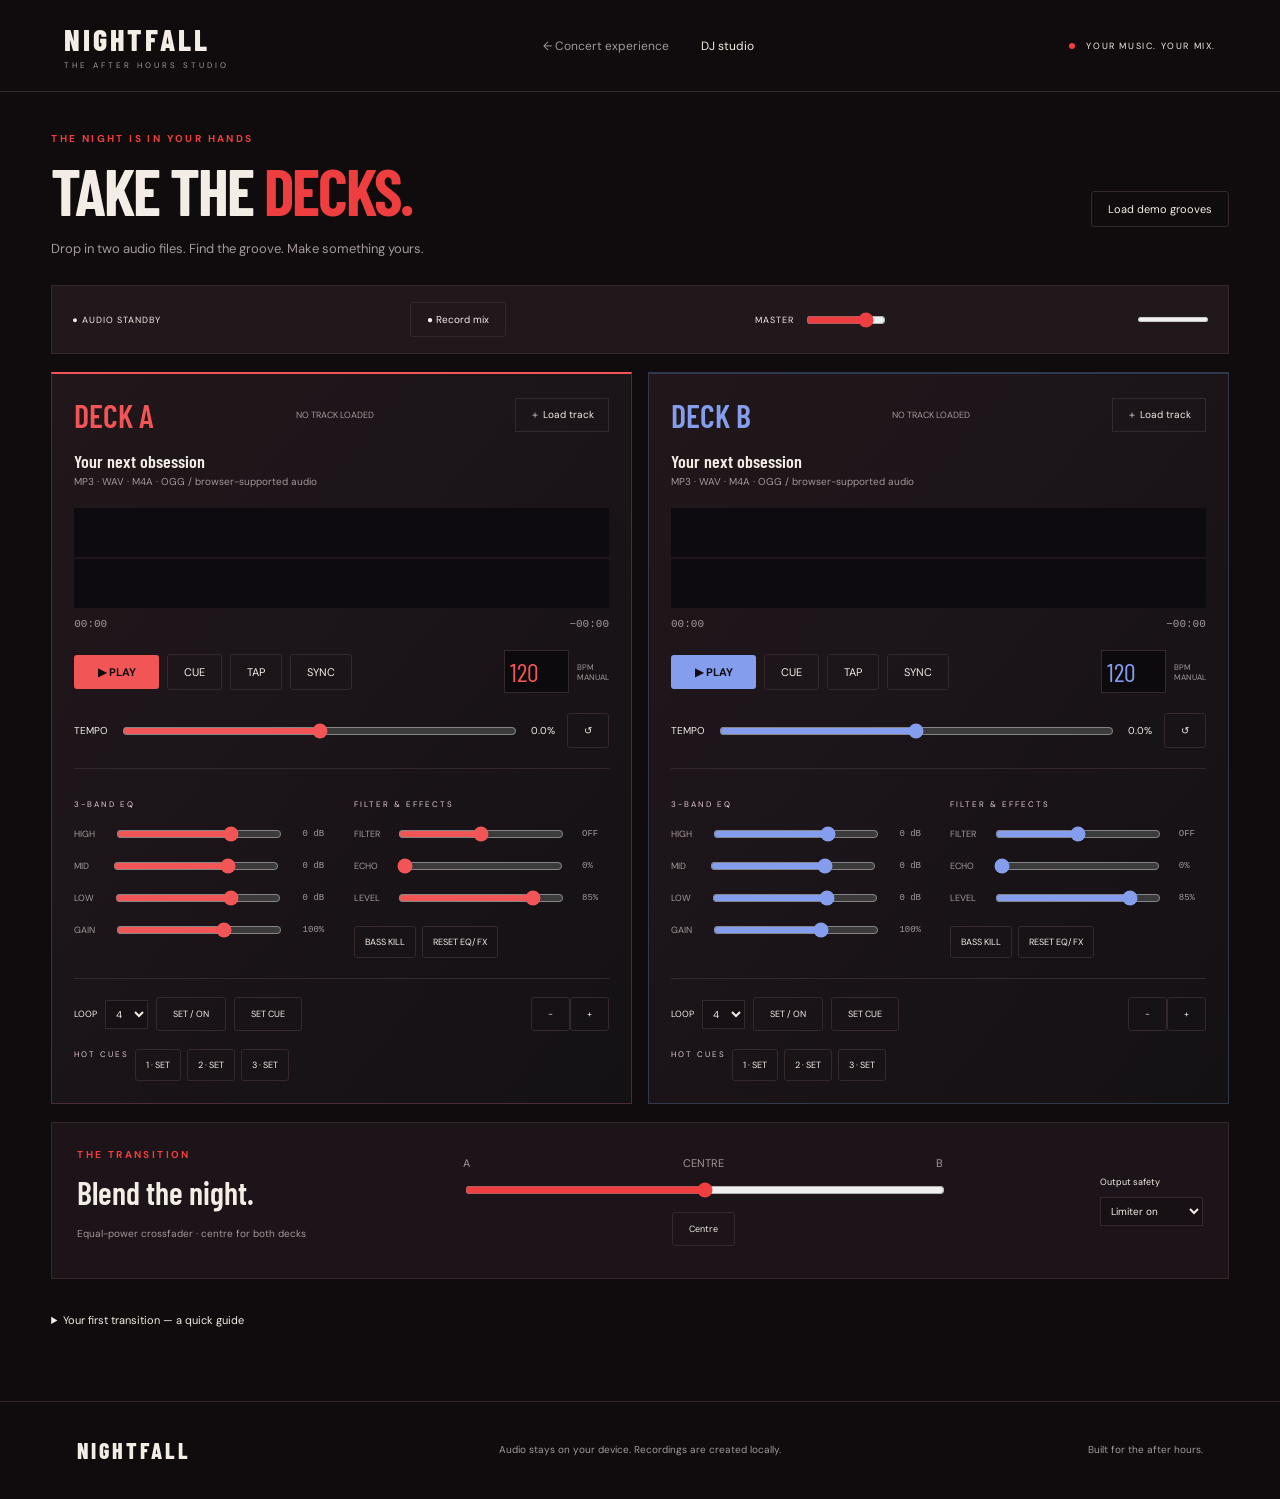
==== mixer.html @ f2410862 "Publish Nightfall concert practice and DJ studio" ====
<!doctype html><html lang="en"><head><meta charset="utf-8"><meta name="viewport" content="width=device-width,initial-scale=1"><meta name="theme-color" content="#100c0d"><title>NIGHTFALL — DJ Studio</title><link rel="stylesheet" href="style.css"><link rel="stylesheet" href="mixer.css"></head><body><header><a class="brand" href="index.html">NIGHTFALL<span>THE AFTER HOURS STUDIO</span></a><nav><a href="index.html">← Concert experience</a><a class="active" href="mixer.html">DJ studio</a></nav><span class="live"><i></i> YOUR MUSIC. YOUR MIX.</span></header><main class="mix-main"><div class="mix-title"><div><div class="eyebrow">THE NIGHT IS IN YOUR HANDS</div><h1>TAKE THE <em>DECKS.</em></h1><p>Drop in two audio files. Find the groove. Make something yours.</p></div><button id="demo">Load demo grooves</button></div><div class="masterbar"><span id="audioState">● AUDIO STANDBY</span><div><button id="record">● Record mix</button> <a id="download" hidden>Download recording ↓</a></div><label>MASTER <input id="master" type="range" min="0" max="1" value="0.8" step="0.01" aria-label="Master volume"></label><meter id="masterMeter" min="0" max="1" value="0" aria-label="Master peak"></meter></div><div class="decks" id="decks"></div><section class="cross-panel"><div><div class="eyebrow">THE TRANSITION</div><h2>Blend the night.</h2><p>Equal-power crossfader · centre for both decks</p></div><div class="cross-control"><div><span>A</span><span id="crossValue">CENTRE</span><span>B</span></div><input id="cross" type="range" min="-1" max="1" step="0.001" value="0" aria-label="Crossfader"><button id="resetCross">Centre</button></div><label>Output safety <select id="limiter"><option value="on">Limiter on</option><option value="off">Limiter bypass</option></select></label></section><details class="guide"><summary>Your first transition — a quick guide</summary><p>1. Load a file on each deck, or try the demo grooves. Files stay on your device.<br>2. Tap the beat with TAP to set each track’s BPM, then use SYNC to match tempos. Sync aligns tempo only; use the jog buttons to align the beat.<br>3. Start A with the crossfader to the left. Start B, lower its bass, then slowly move the crossfader right while swapping the bass.<br>4. Set a cue or a loop at the playhead. Record captures the master mix, including EQ and effects.</p><p>Keyboard: Space = deck A play/pause · Shift+Space = deck B · ← / → = crossfader · R = record. Tempo changes pitch; key lock, stem separation, and headphone pre-cue routing aren’t included. Loop timing follows your manually set BPM.</p></details></main><footer><a class="brand" href="index.html">NIGHTFALL</a><span>Audio stays on your device. Recordings are created locally.</span><span>Built for the after hours.</span></footer><div id="toast" class="toast" role="status"></div><script src="mixer.js"></script></body></html>
---- style.css ----
@import url('https://fonts.googleapis.com/css2?family=Barlow+Condensed:wght@500;600;700;800;900&family=DM+Sans:wght@400;500;600;700&display=swap');
:root{--bg:#100c0d;--panel:#1a1416;--line:#34282b;--muted:#a3989a;--text:#f3ede6;--red:#ee3e40}*{box-sizing:border-box}html{scroll-behavior:smooth}body{margin:0;background:var(--bg);color:var(--text);font-family:'DM Sans',sans-serif}button,input,select{font:inherit}button,a,input,select{touch-action:manipulation}button,a{ -webkit-tap-highlight-color:transparent}button{cursor:pointer}a{color:inherit;text-decoration:none}button{color:inherit;border:1px solid var(--line);background:transparent;padding:10px 16px;border-radius:3px}button:hover,a.primary:hover{background:#472125}button:focus-visible,a:focus-visible,input:focus-visible{outline:2px solid #ff9999;outline-offset:4px}header{height:92px;padding:0 5%;display:flex;align-items:center;justify-content:space-between;border-bottom:1px solid var(--line);gap:24px}.brand{font-family:'Barlow Condensed',Impact,sans-serif;font-size:30px;font-weight:800;letter-spacing:3px}.brand span{display:block;font:8px 'DM Sans',sans-serif;letter-spacing:3px;color:var(--muted);margin-top:3px}nav{display:flex;gap:32px;align-items:center;font-size:12px;color:var(--muted)}nav button{border:0;padding:0}nav .active{color:var(--text)}.live{font-size:9px;letter-spacing:1.6px}.live i{display:inline-block;width:6px;height:6px;background:var(--red);border-radius:100%;margin-right:8px}.hero{min-height:650px;height:calc(100vh - 92px);max-height:900px;position:relative;overflow:hidden}.hero-copy{position:relative;z-index:2;padding:62px 6% 100px}.eyebrow{font-size:10px;letter-spacing:2.4px;color:var(--red);font-weight:700}h1{font-family:'Barlow Condensed',Impact,sans-serif;font-size:clamp(76px,8.5vw,132px);letter-spacing:-2px;line-height:.88;margin:26px 0}h1 em{font-style:normal;color:var(--red)}p{color:var(--muted);font-size:13px;line-height:1.8}.hero-copy p{margin:26px 0}.primary{background:var(--red);color:white;padding:15px 24px;border:0;display:inline-block;font-size:12px;font-weight:700}.quiet{font-size:11px;color:#bca8a8;margin-left:22px}.hero-art{position:absolute;inset:0 0 0 32%;background:radial-gradient(ellipse at 66% 48%,#892628 0,#400d15 32%,#180b10 63%,#100c0d 78%);overflow:hidden}.hero-art:after{content:'';position:absolute;inset:0;background:linear-gradient(90deg,var(--bg),transparent 35%),linear-gradient(0deg,#100c0d,transparent 28%);pointer-events:none}.moon{position:absolute;width:360px;height:360px;border-radius:50%;border:2px solid #fa5c4c;box-shadow:0 0 45px #d52d2666,inset 0 0 70px #c6262944;left:46%;top:12%;background:repeating-linear-gradient(0deg,transparent 0 8px,#ee5a3b18 9px 10px);transform:rotate(-15deg)}.beam{position:absolute;width:50px;height:850px;top:100px;left:60%;background:linear-gradient(#ff684955,transparent);transform-origin:top;filter:blur(8px)}.b1{transform:rotate(42deg)}.b2{transform:rotate(-30deg);left:75%}.b3{transform:rotate(17deg);left:80%}.stage{position:absolute;left:52%;top:48%;font:bold 135px 'Barlow Condensed',Impact;color:#150c0f;text-shadow:0 0 10px #e74526;transform:rotate(-7deg)}.crowd{position:absolute;bottom:0;height:28%;width:110%;background:radial-gradient(ellipse at 12px 25px,#090709 10px,transparent 11px) 0 0/32px 48px,linear-gradient(transparent,#090709);transform:rotate(-3deg);filter:drop-shadow(0 -10px 20px #b8262311)}.hero-foot{position:absolute;bottom:0;width:100%;padding:24px 6%;border-top:1px solid #75433b55;display:flex;justify-content:space-between;font-size:9px;letter-spacing:2px;z-index:3}.hero-foot b{font-size:24px;color:var(--red);margin-right:8px}.tiny{margin-left:36px;color:var(--muted)}.library,.plan,.studio-promo{margin:0 6%;padding:70px 0}.section-title{display:flex;align-items:center;justify-content:space-between}h2{font-family:'Barlow Condensed',Impact,sans-serif;font-size:48px;line-height:1.05;font-weight:600;margin:15px 0}h2 span{color:var(--red);padding-left:20px}.section-title p{margin:0}.progress{border-left:1px solid var(--line);padding-left:30px}.progress strong{display:block;font-family:'Barlow Condensed',Impact;font-size:34px}.progress span{font-size:8px;letter-spacing:2px;color:var(--muted)}.toolbar{display:flex;justify-content:space-between;margin:32px 0 20px;gap:15px}.filters{display:flex;gap:8px}.filters button{font-size:11px;border:0;color:var(--muted)}.filters .selected{background:#342025;color:white}.toolbar input{background:transparent;border:1px solid var(--line);color:white;padding:10px 15px;width:240px;border-radius:3px;font-size:11px}.songs{display:grid;grid-template-columns:repeat(3,1fr);gap:10px}.song{display:flex;align-items:center;gap:15px;background:#171214;border:1px solid #2d2225;padding:16px;text-align:left;min-height:94px}.song:hover{border-color:#7f373b;background:#28181d}.song .cover{width:56px;height:56px;flex-shrink:0;display:grid;place-items:center;font:700 22px 'Barlow Condensed';color:#ffffffaa;background:linear-gradient(130deg,var(--c),#100d15);position:relative;overflow:hidden}.cover:after{content:'';position:absolute;width:40px;height:70px;border:1px solid #ffffff44;transform:rotate(25deg);border-radius:50%}.song .meta{flex:1}.song strong{font-size:12px;display:block;margin-bottom:6px}.song small{font-size:9px;color:var(--muted)}.song .tag{font-size:7px;letter-spacing:1px;color:#ed7777;display:block;margin-top:7px}.song .play{font-size:13px;color:#e96868}.plan{border-top:1px solid var(--line);display:grid;grid-template-columns:1fr 1.3fr;gap:90px}.plan p{max-width:330px}.date-label{font-size:11px;color:var(--muted);display:block;margin-top:24px}.date-label input{display:block;background:var(--panel);color:var(--text);border:1px solid var(--line);padding:10px;margin-top:8px;color-scheme:dark}.day{display:flex;gap:18px;align-items:center;border-bottom:1px solid var(--line);padding:14px 0}.day input{accent-color:var(--red);width:17px;height:17px}.day span{color:var(--red);font:22px 'Barlow Condensed';width:28px}.day strong{font-size:12px;display:block}.day small{color:var(--muted);font-size:10px;display:block;margin-top:5px}.studio-promo{border-top:1px solid var(--line);display:flex;justify-content:space-between;align-items:center}.vinyl{width:280px;height:280px;border-radius:50%;display:grid;place-items:center;background:repeating-radial-gradient(circle,#252022 0 1px,#100c0d 2px 4px);box-shadow:0 15px 60px #000}.vinyl span{width:100px;height:100px;background:var(--red);border-radius:50%;display:flex;align-items:center;justify-content:center;flex-direction:column;font:40px 'Barlow Condensed';transform:rotate(-20deg)}.vinyl small{font:6px 'DM Sans';letter-spacing:1px}footer{padding:35px 6%;border-top:1px solid var(--line);display:flex;align-items:center;justify-content:space-between;color:var(--muted);font-size:10px}footer .brand{color:var(--text);font-size:22px}dialog{background:#171013;color:var(--text);border:1px solid #693038;border-radius:5px;width:min(1100px,95vw);max-height:95vh;padding:30px}dialog::backdrop{background:#050305e8;backdrop-filter:blur(10px)}.dialog-head{display:flex;align-items:center;justify-content:space-between;margin-bottom:20px}.dialog-head h2{font-size:36px}.player-grid{display:grid;grid-template-columns:1.6fr 1fr;gap:28px}#video{aspect-ratio:16/9;background:#080608}#video iframe{width:100%;height:100%;border:0}.player-actions{display:flex;gap:8px;margin-top:16px;flex-wrap:wrap}.player-actions button{font-size:10px}h3{font-family:'Barlow Condensed';font-size:32px;margin:14px 0}.hint{font-size:10px}#youtubeLink{font-size:11px;color:#f87575}.practice hr{border:0;border-top:1px solid var(--line);margin:24px 0}.upload-label{font-size:11px;cursor:pointer;color:#f87575}#lyricDisplay{max-height:210px;overflow:auto;font-size:13px;line-height:2;white-space:pre-wrap}#lyricDisplay button{display:block;border:0;color:var(--muted);text-align:left;padding:4px}#lyricDisplay button.current{color:white;background:#5a242b}.toast{position:fixed;bottom:20px;left:50%;transform:translateX(-50%);padding:12px 20px;background:#e7d8d5;color:#211218;border-radius:4px;font-size:12px;display:none;z-index:100}.concert{background:radial-gradient(#7c162c,#0d080b);width:98vw;max-width:98vw;max-height:98vh}.concert .practice{background:#0d080baa;padding:20px}.empty{padding:30px;color:var(--muted)}
@media(max-width:800px){header{height:78px}.brand{font-size:24px}nav{gap:16px}nav button,.live{display:none}.hero{min-height:640px;height:85vh}.hero-copy{padding-top:60px}.hero-art{left:0;opacity:.7}.moon{left:50%;width:270px;height:270px}.hero-copy h1{font-size:100px}.hero-copy p{color:#d7c5c6}.quiet{display:block;margin:18px 0}.tiny{display:none}.hero-foot{font-size:8px}.songs{grid-template-columns:repeat(2,1fr)}.plan{gap:30px}.section-title h2{font-size:38px}.player-grid{grid-template-columns:1fr}.studio-promo .vinyl{width:210px;height:210px}footer{gap:20px}footer span:last-child{display:none}}
@media(max-width:520px){nav{font-size:10px;gap:14px}.brand span{font-size:6px}.hero-copy h1{font-size:91px}.songs{grid-template-columns:1fr}.toolbar{flex-direction:column}.toolbar input{width:100%}.section-title{align-items:flex-start}.section-title h2{font-size:34px}.section-title p{font-size:11px;max-width:240px}.progress{padding-left:12px}.progress strong{font-size:28px}.progress span{font-size:6px}.section-title h2 span{display:none}.plan{grid-template-columns:1fr;gap:20px}.studio-promo .vinyl{display:none}h2{font-size:42px}.library,.plan,.studio-promo{padding:45px 0}dialog{padding:20px}.hero-foot{letter-spacing:1px}footer span{font-size:9px;max-width:150px}}
@media(prefers-reduced-motion:reduce){html{scroll-behavior:auto}*{animation:none!important}}
---- mixer.css ----
.mix-main{max-width:1500px;margin:auto;padding:40px 4%}.mix-title{display:flex;align-items:center;justify-content:space-between}.mix-title h1{font-size:64px;margin:14px 0;line-height:1}.mix-title p{margin:0 0 25px}.mix-title>button{font-size:11px}.masterbar{padding:16px 20px;background:#21181c;border:1px solid var(--line);display:flex;align-items:center;justify-content:space-between;gap:14px;font-size:9px;letter-spacing:1px}.masterbar label{display:flex;align-items:center;gap:10px}.masterbar button,.masterbar a{font-size:10px}.masterbar input{width:80px}meter{width:70px;height:10px}input[type=range]{accent-color:var(--red);cursor:pointer}.decks{display:grid;grid-template-columns:1fr 1fr;gap:16px;margin:18px 0}.deck{background:linear-gradient(130deg,#21171b,#141115);border:1px solid #4b2c34;border-top:2px solid var(--accent);padding:22px;--accent:#f25555}.deck.b{--accent:#849ded;border-color:#30384e}.deck input[type=range]{accent-color:var(--accent)}.deck-head{display:flex;align-items:center;justify-content:space-between}.deck-id{font:600 32px 'Barlow Condensed';color:var(--accent)}.load{cursor:pointer;font-size:10px;border:1px solid var(--line);padding:9px 14px}.trackname{margin:18px 0 4px;font-size:18px;overflow:hidden;white-space:nowrap;text-overflow:ellipsis}.tracksub{color:var(--muted);font-size:10px}.wave{width:100%;height:100px;background:#0e0b10;margin:20px 0 5px;cursor:crosshair;touch-action:none}.time-row{display:flex;justify-content:space-between;font:11px monospace;color:var(--muted)}.transport{display:flex;gap:8px;align-items:center;margin:20px 0}.transport button{font-size:11px}.transport .playBtn{background:var(--accent);color:#100c0d;border:0;font-weight:bold;min-width:85px}.bpmbox{margin-left:auto;font:28px 'Barlow Condensed';color:var(--accent);display:flex;align-items:center;gap:8px}.bpm{width:65px;background:#0c0a0c;color:var(--accent);border:1px solid var(--line);padding:5px;font:26px 'Barlow Condensed'}.bpmbox small{font:8px 'DM Sans';color:var(--muted)}.tempo{display:flex;align-items:center;gap:12px;font-size:10px;padding-bottom:20px;border-bottom:1px solid var(--line)}.tempo input{flex:1;min-width:20px}.channel{display:grid;grid-template-columns:1fr 1fr;gap:24px;margin-top:22px}.eq label,.fx label{font-size:9px;color:var(--muted);display:flex;align-items:center;justify-content:space-between;gap:10px;margin:12px 0}.eq input,.fx input{width:65%}.control-label{font-size:8px;letter-spacing:2px;color:#e0c9d0}.eq output,.fx output{font:9px monospace;min-width:27px}.utility{display:flex;gap:6px;flex-wrap:wrap;margin-top:18px}.utility button{font-size:9px;padding:9px 10px}.utility button.on{background:var(--accent);color:#111}.loopline{display:flex;align-items:center;gap:8px;margin-top:20px;border-top:1px solid var(--line);padding-top:18px;font-size:9px}.loopline select,select{background:#171115;color:var(--text);border:1px solid var(--line);padding:6px;font-size:10px}.loopline button{font-size:9px}.jog{margin-left:auto}.cross-panel{border:1px solid var(--line);background:#1c1418;padding:25px;display:flex;align-items:center;justify-content:space-between;gap:30px}.cross-panel h2{font-size:32px}.cross-panel p{font-size:10px}.cross-control{flex:1;max-width:480px;text-align:center}.cross-control>div{display:flex;justify-content:space-between;font-size:11px;color:var(--muted);margin-bottom:10px}.cross-control input{width:100%}.cross-control button{font-size:9px;margin-top:9px}.cross-panel>label{font-size:9px;display:grid;gap:9px}.guide{margin:30px 0;color:var(--muted);font-size:11px;line-height:2}.guide summary{cursor:pointer;color:var(--text)}.recording{background:var(--red)!important}.deck .status{font-size:9px;color:var(--muted)}@media(max-width:900px){.channel{gap:12px}.transport{flex-wrap:wrap}.bpmbox{margin-left:0}.cross-panel{flex-wrap:wrap}.cross-control{min-width:200px}.masterbar{flex-wrap:wrap}.mix-title h1{font-size:50px}}@media(max-width:650px){.decks{grid-template-columns:1fr}.mix-title{align-items:flex-start;gap:10px}.mix-title h1{font-size:40px}.mix-title p{font-size:11px}.mix-title>button{font-size:9px;padding:10px;max-width:100px}.mix-main{padding:30px 4%}.deck{padding:18px}.cross-panel{padding:18px}.cross-control{width:100%;max-width:none}.masterbar{padding:12px}}
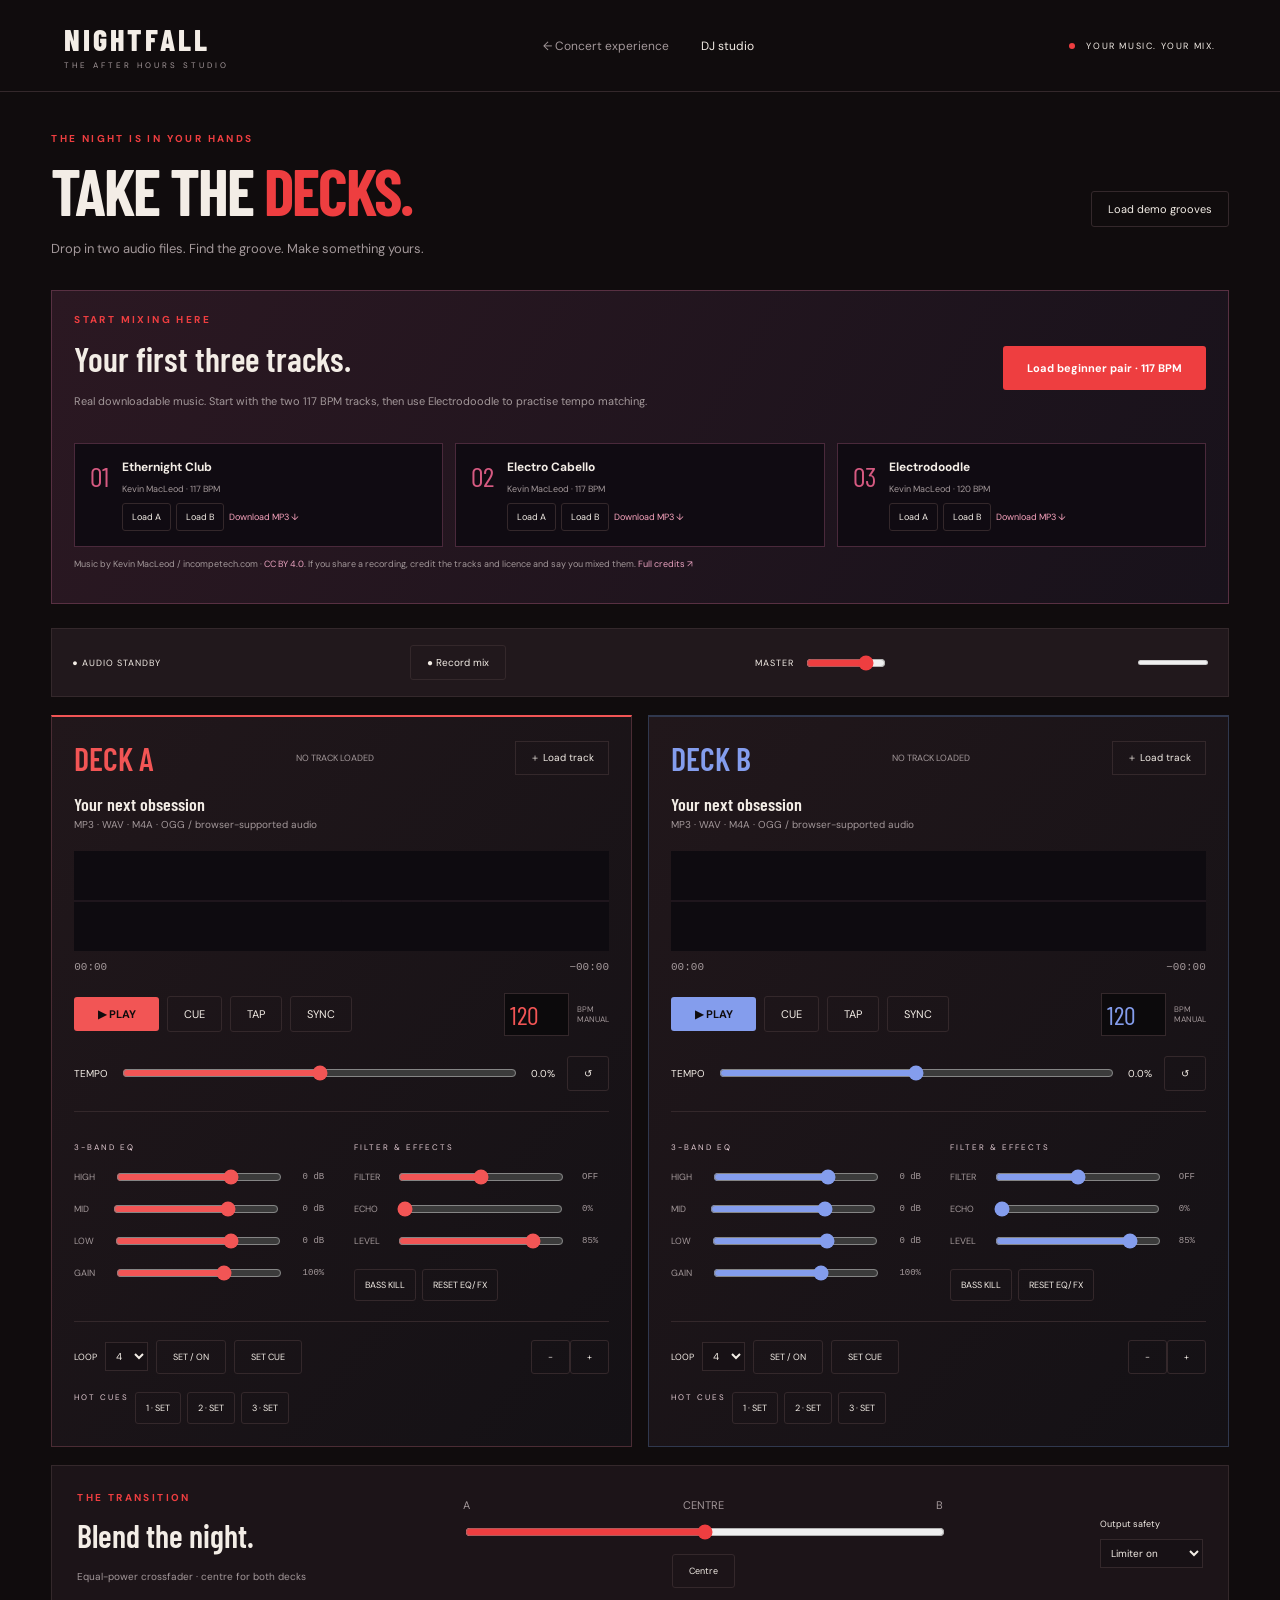
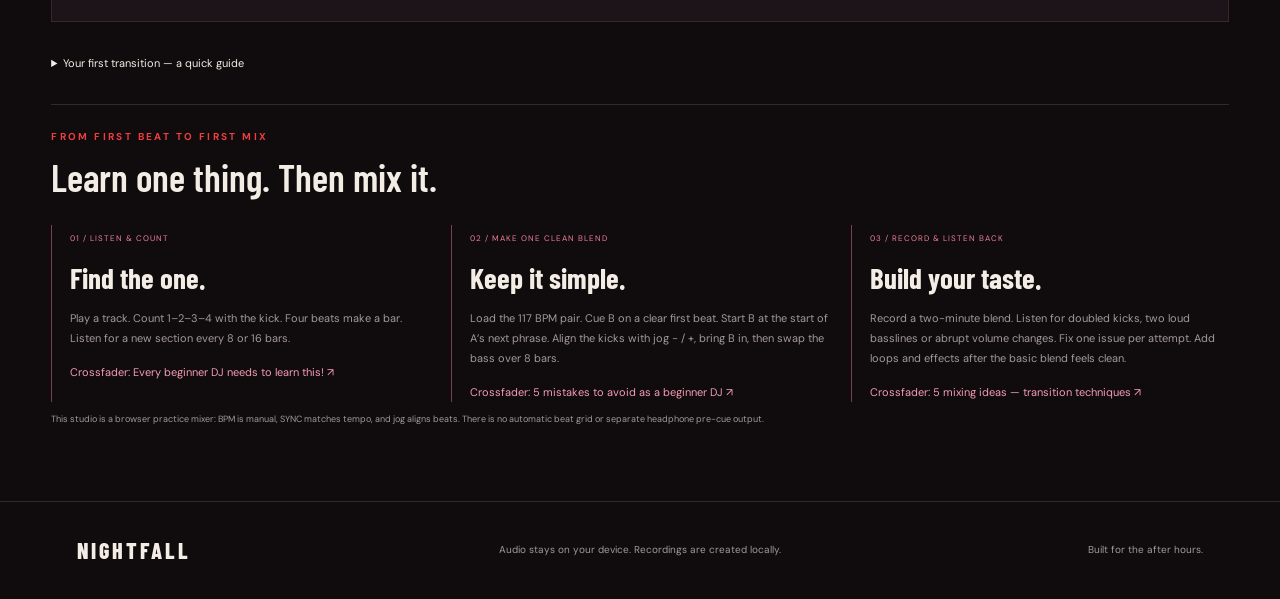
==== commit 63e4bde1: "Add DJ practice tracks and tutorials, isolate lyric timing by recording" ====
--- a/mixer.html
+++ b/mixer.html
@@ -1 +1 @@
-<!doctype html><html lang="en"><head><meta charset="utf-8"><meta name="viewport" content="width=device-width,initial-scale=1"><meta name="theme-color" content="#100c0d"><title>NIGHTFALL — DJ Studio</title><link rel="stylesheet" href="style.css"><link rel="stylesheet" href="mixer.css"></head><body><header><a class="brand" href="index.html">NIGHTFALL<span>THE AFTER HOURS STUDIO</span></a><nav><a href="index.html">← Concert experience</a><a class="active" href="mixer.html">DJ studio</a></nav><span class="live"><i></i> YOUR MUSIC. YOUR MIX.</span></header><main class="mix-main"><div class="mix-title"><div><div class="eyebrow">THE NIGHT IS IN YOUR HANDS</div><h1>TAKE THE <em>DECKS.</em></h1><p>Drop in two audio files. Find the groove. Make something yours.</p></div><button id="demo">Load demo grooves</button></div><div class="masterbar"><span id="audioState">● AUDIO STANDBY</span><div><button id="record">● Record mix</button> <a id="download" hidden>Download recording ↓</a></div><label>MASTER <input id="master" type="range" min="0" max="1" value="0.8" step="0.01" aria-label="Master volume"></label><meter id="masterMeter" min="0" max="1" value="0" aria-label="Master peak"></meter></div><div class="decks" id="decks"></div><section class="cross-panel"><div><div class="eyebrow">THE TRANSITION</div><h2>Blend the night.</h2><p>Equal-power crossfader · centre for both decks</p></div><div class="cross-control"><div><span>A</span><span id="crossValue">CENTRE</span><span>B</span></div><input id="cross" type="range" min="-1" max="1" step="0.001" value="0" aria-label="Crossfader"><button id="resetCross">Centre</button></div><label>Output safety <select id="limiter"><option value="on">Limiter on</option><option value="off">Limiter bypass</option></select></label></section><details class="guide"><summary>Your first transition — a quick guide</summary><p>1. Load a file on each deck, or try the demo grooves. Files stay on your device.<br>2. Tap the beat with TAP to set each track’s BPM, then use SYNC to match tempos. Sync aligns tempo only; use the jog buttons to align the beat.<br>3. Start A with the crossfader to the left. Start B, lower its bass, then slowly move the crossfader right while swapping the bass.<br>4. Set a cue or a loop at the playhead. Record captures the master mix, including EQ and effects.</p><p>Keyboard: Space = deck A play/pause · Shift+Space = deck B · ← / → = crossfader · R = record. Tempo changes pitch; key lock, stem separation, and headphone pre-cue routing aren’t included. Loop timing follows your manually set BPM.</p></details></main><footer><a class="brand" href="index.html">NIGHTFALL</a><span>Audio stays on your device. Recordings are created locally.</span><span>Built for the after hours.</span></footer><div id="toast" class="toast" role="status"></div><script src="mixer.js"></script></body></html>
+<!doctype html><html lang="en"><head><meta charset="utf-8"><meta name="viewport" content="width=device-width,initial-scale=1"><meta name="theme-color" content="#100c0d"><title>NIGHTFALL — DJ Studio</title><link rel="stylesheet" href="style.css"><link rel="stylesheet" href="mixer.css?v=4"></head><body><header><a class="brand" href="index.html">NIGHTFALL<span>THE AFTER HOURS STUDIO</span></a><nav><a href="index.html">← Concert experience</a><a class="active" href="mixer.html">DJ studio</a></nav><span class="live"><i></i> YOUR MUSIC. YOUR MIX.</span></header><main class="mix-main"><div class="mix-title"><div><div class="eyebrow">THE NIGHT IS IN YOUR HANDS</div><h1>TAKE THE <em>DECKS.</em></h1><p>Drop in two audio files. Find the groove. Make something yours.</p></div><button id="demo">Load demo grooves</button></div><div class="masterbar"><span id="audioState">● AUDIO STANDBY</span><div><button id="record">● Record mix</button> <a id="download" hidden>Download recording ↓</a></div><label>MASTER <input id="master" type="range" min="0" max="1" value="0.8" step="0.01" aria-label="Master volume"></label><meter id="masterMeter" min="0" max="1" value="0" aria-label="Master peak"></meter></div><div class="decks" id="decks"></div><section class="cross-panel"><div><div class="eyebrow">THE TRANSITION</div><h2>Blend the night.</h2><p>Equal-power crossfader · centre for both decks</p></div><div class="cross-control"><div><span>A</span><span id="crossValue">CENTRE</span><span>B</span></div><input id="cross" type="range" min="-1" max="1" step="0.001" value="0" aria-label="Crossfader"><button id="resetCross">Centre</button></div><label>Output safety <select id="limiter"><option value="on">Limiter on</option><option value="off">Limiter bypass</option></select></label></section><details class="guide"><summary>Your first transition — a quick guide</summary><p>1. Load a file on each deck, or try the demo grooves. Files stay on your device.<br>2. Tap the beat with TAP to set each track’s BPM, then use SYNC to match tempos. Sync aligns tempo only; use the jog buttons to align the beat.<br>3. Start A with the crossfader to the left. Start B, lower its bass, then slowly move the crossfader right while swapping the bass.<br>4. Set a cue or a loop at the playhead. Record captures the master mix, including EQ and effects.</p><p>Keyboard: Space = deck A play/pause · Shift+Space = deck B · ← / → = crossfader · R = record. Tempo changes pitch; key lock, stem separation, and headphone pre-cue routing aren’t included. Loop timing follows your manually set BPM.</p></details></main><footer><a class="brand" href="index.html">NIGHTFALL</a><span>Audio stays on your device. Recordings are created locally.</span><span>Built for the after hours.</span></footer><div id="toast" class="toast" role="status"></div><script src="mixer.js?v=4"></script><script src="practice.js?v=4"></script></body></html>
--- a/mixer.css
+++ b/mixer.css
@@ -1 +1,2 @@
 .mix-main{max-width:1500px;margin:auto;padding:40px 4%}.mix-title{display:flex;align-items:center;justify-content:space-between}.mix-title h1{font-size:64px;margin:14px 0;line-height:1}.mix-title p{margin:0 0 25px}.mix-title>button{font-size:11px}.masterbar{padding:16px 20px;background:#21181c;border:1px solid var(--line);display:flex;align-items:center;justify-content:space-between;gap:14px;font-size:9px;letter-spacing:1px}.masterbar label{display:flex;align-items:center;gap:10px}.masterbar button,.masterbar a{font-size:10px}.masterbar input{width:80px}meter{width:70px;height:10px}input[type=range]{accent-color:var(--red);cursor:pointer}.decks{display:grid;grid-template-columns:1fr 1fr;gap:16px;margin:18px 0}.deck{background:linear-gradient(130deg,#21171b,#141115);border:1px solid #4b2c34;border-top:2px solid var(--accent);padding:22px;--accent:#f25555}.deck.b{--accent:#849ded;border-color:#30384e}.deck input[type=range]{accent-color:var(--accent)}.deck-head{display:flex;align-items:center;justify-content:space-between}.deck-id{font:600 32px 'Barlow Condensed';color:var(--accent)}.load{cursor:pointer;font-size:10px;border:1px solid var(--line);padding:9px 14px}.trackname{margin:18px 0 4px;font-size:18px;overflow:hidden;white-space:nowrap;text-overflow:ellipsis}.tracksub{color:var(--muted);font-size:10px}.wave{width:100%;height:100px;background:#0e0b10;margin:20px 0 5px;cursor:crosshair;touch-action:none}.time-row{display:flex;justify-content:space-between;font:11px monospace;color:var(--muted)}.transport{display:flex;gap:8px;align-items:center;margin:20px 0}.transport button{font-size:11px}.transport .playBtn{background:var(--accent);color:#100c0d;border:0;font-weight:bold;min-width:85px}.bpmbox{margin-left:auto;font:28px 'Barlow Condensed';color:var(--accent);display:flex;align-items:center;gap:8px}.bpm{width:65px;background:#0c0a0c;color:var(--accent);border:1px solid var(--line);padding:5px;font:26px 'Barlow Condensed'}.bpmbox small{font:8px 'DM Sans';color:var(--muted)}.tempo{display:flex;align-items:center;gap:12px;font-size:10px;padding-bottom:20px;border-bottom:1px solid var(--line)}.tempo input{flex:1;min-width:20px}.channel{display:grid;grid-template-columns:1fr 1fr;gap:24px;margin-top:22px}.eq label,.fx label{font-size:9px;color:var(--muted);display:flex;align-items:center;justify-content:space-between;gap:10px;margin:12px 0}.eq input,.fx input{width:65%}.control-label{font-size:8px;letter-spacing:2px;color:#e0c9d0}.eq output,.fx output{font:9px monospace;min-width:27px}.utility{display:flex;gap:6px;flex-wrap:wrap;margin-top:18px}.utility button{font-size:9px;padding:9px 10px}.utility button.on{background:var(--accent);color:#111}.loopline{display:flex;align-items:center;gap:8px;margin-top:20px;border-top:1px solid var(--line);padding-top:18px;font-size:9px}.loopline select,select{background:#171115;color:var(--text);border:1px solid var(--line);padding:6px;font-size:10px}.loopline button{font-size:9px}.jog{margin-left:auto}.cross-panel{border:1px solid var(--line);background:#1c1418;padding:25px;display:flex;align-items:center;justify-content:space-between;gap:30px}.cross-panel h2{font-size:32px}.cross-panel p{font-size:10px}.cross-control{flex:1;max-width:480px;text-align:center}.cross-control>div{display:flex;justify-content:space-between;font-size:11px;color:var(--muted);margin-bottom:10px}.cross-control input{width:100%}.cross-control button{font-size:9px;margin-top:9px}.cross-panel>label{font-size:9px;display:grid;gap:9px}.guide{margin:30px 0;color:var(--muted);font-size:11px;line-height:2}.guide summary{cursor:pointer;color:var(--text)}.recording{background:var(--red)!important}.deck .status{font-size:9px;color:var(--muted)}@media(max-width:900px){.channel{gap:12px}.transport{flex-wrap:wrap}.bpmbox{margin-left:0}.cross-panel{flex-wrap:wrap}.cross-control{min-width:200px}.masterbar{flex-wrap:wrap}.mix-title h1{font-size:50px}}@media(max-width:650px){.decks{grid-template-columns:1fr}.mix-title{align-items:flex-start;gap:10px}.mix-title h1{font-size:40px}.mix-title p{font-size:11px}.mix-title>button{font-size:9px;padding:10px;max-width:100px}.mix-main{padding:30px 4%}.deck{padding:18px}.cross-panel{padding:18px}.cross-control{width:100%;max-width:none}.masterbar{padding:12px}}
+.practice-pack{border:1px solid #583042;background:linear-gradient(120deg,#2b1822,#18121b);padding:22px;margin:5px 0 24px}.pack-heading{display:flex;align-items:center;justify-content:space-between;gap:24px}.pack-heading h2{font-size:34px}.pack-heading p{font-size:11px}.pack-heading>button{font-size:11px;white-space:nowrap}.pack-tracks{display:grid;grid-template-columns:repeat(3,1fr);gap:12px;margin-top:20px}.pack-tracks article{padding:15px;background:#100b12;border:1px solid #4a293b;display:flex;gap:13px}.pack-number{font:28px 'Barlow Condensed';color:#d65a81}.pack-tracks strong{display:block;font-size:12px}.pack-tracks small{display:block;font-size:9px;color:var(--muted);margin:8px 0}.pack-tracks article>div{min-width:0}.pack-tracks article>div>div{display:flex;gap:5px;flex-wrap:wrap}.pack-tracks button{font-size:9px;padding:7px 9px}.pack-tracks a{font-size:9px;color:#faa5bf;align-self:center;padding:7px 0}.pack-credit{font-size:9px!important;color:var(--muted)}.pack-credit a{color:#e9a2bf}.learn-dj{padding:25px 0;border-top:1px solid var(--line)}.learn-dj h2{font-size:38px}.lesson-grid{display:grid;grid-template-columns:repeat(3,1fr);gap:22px;margin-top:28px}.lesson-grid article{border-left:1px solid #774052;padding-left:18px}.lesson-grid span{font-size:8px;letter-spacing:1px;color:#f07e9b}.lesson-grid h3{font-size:29px}.lesson-grid p{font-size:11px}.lesson-grid a{font-size:11px;line-height:1.7;color:#f59bb5}@media(max-width:800px){.pack-tracks{grid-template-columns:1fr}.pack-heading{align-items:flex-start;flex-direction:column;gap:10px}.lesson-grid{grid-template-columns:1fr;gap:25px}.practice-pack{padding:17px}}
